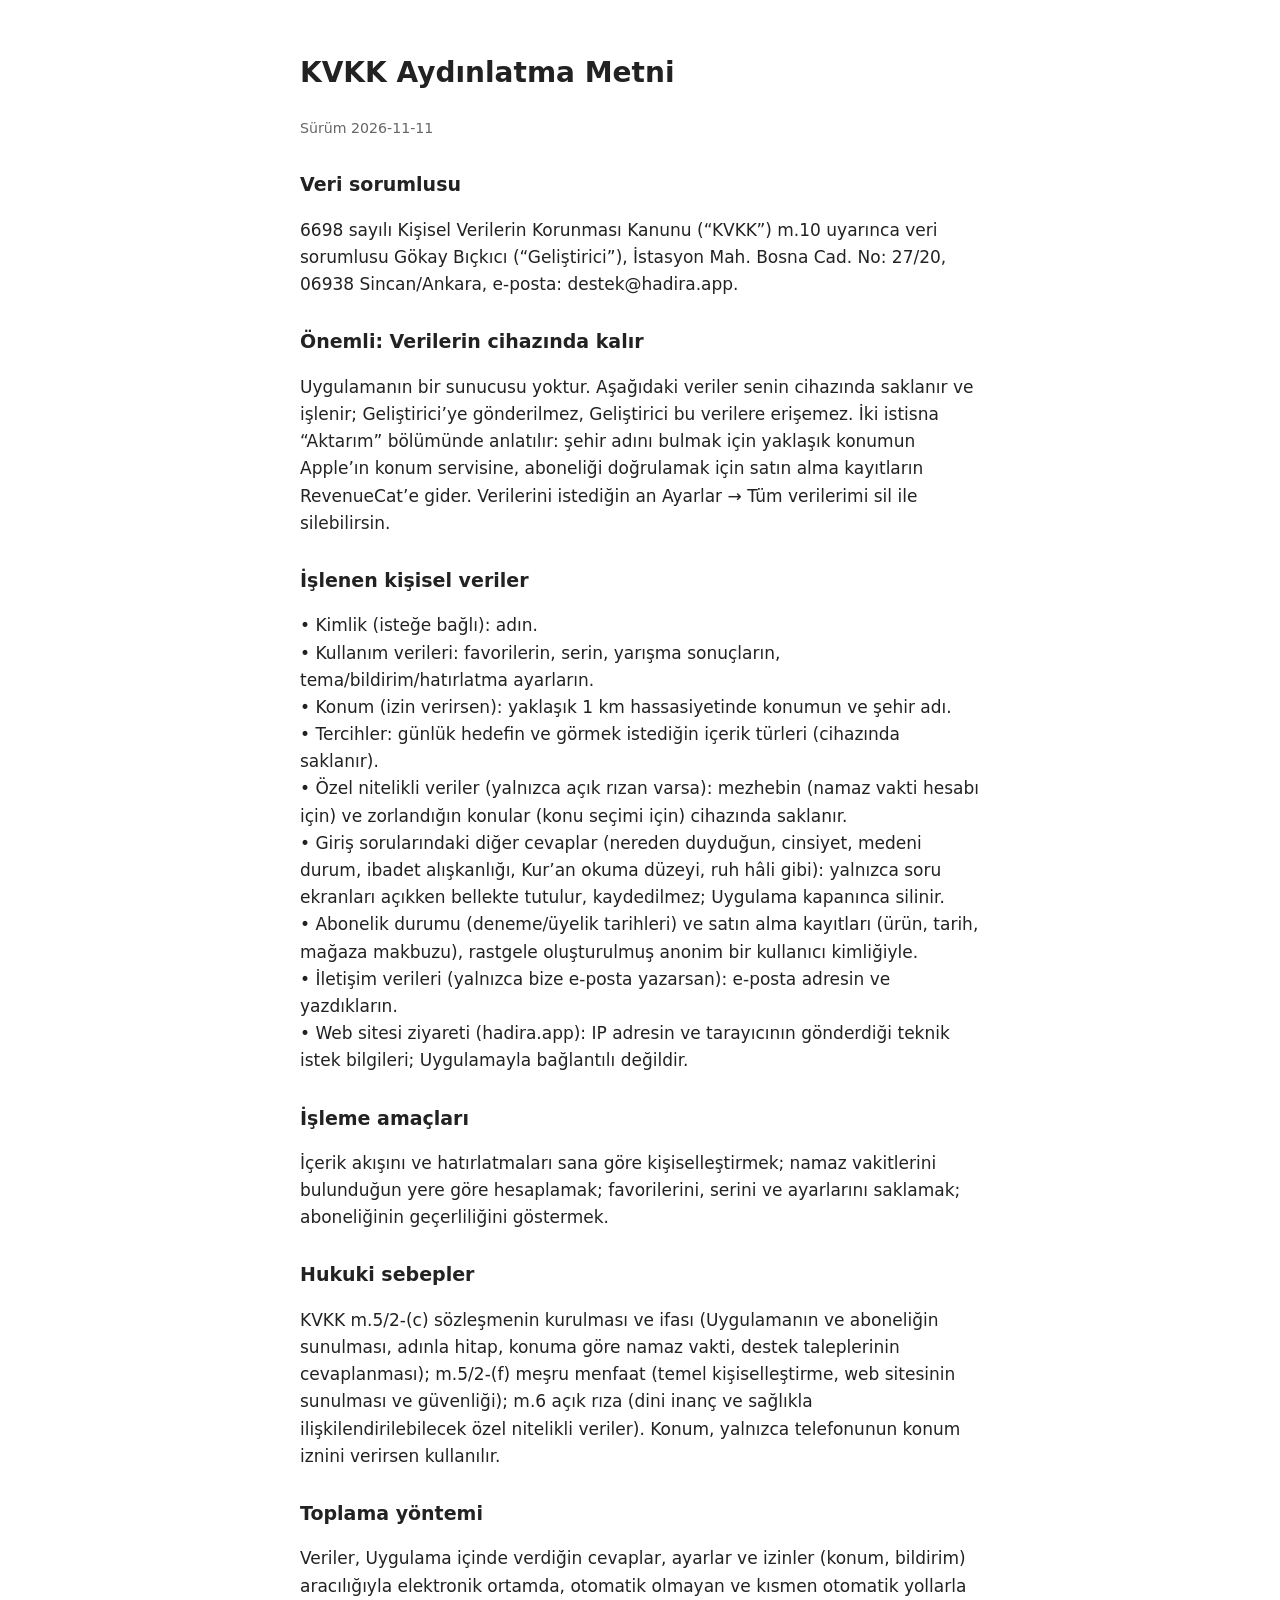
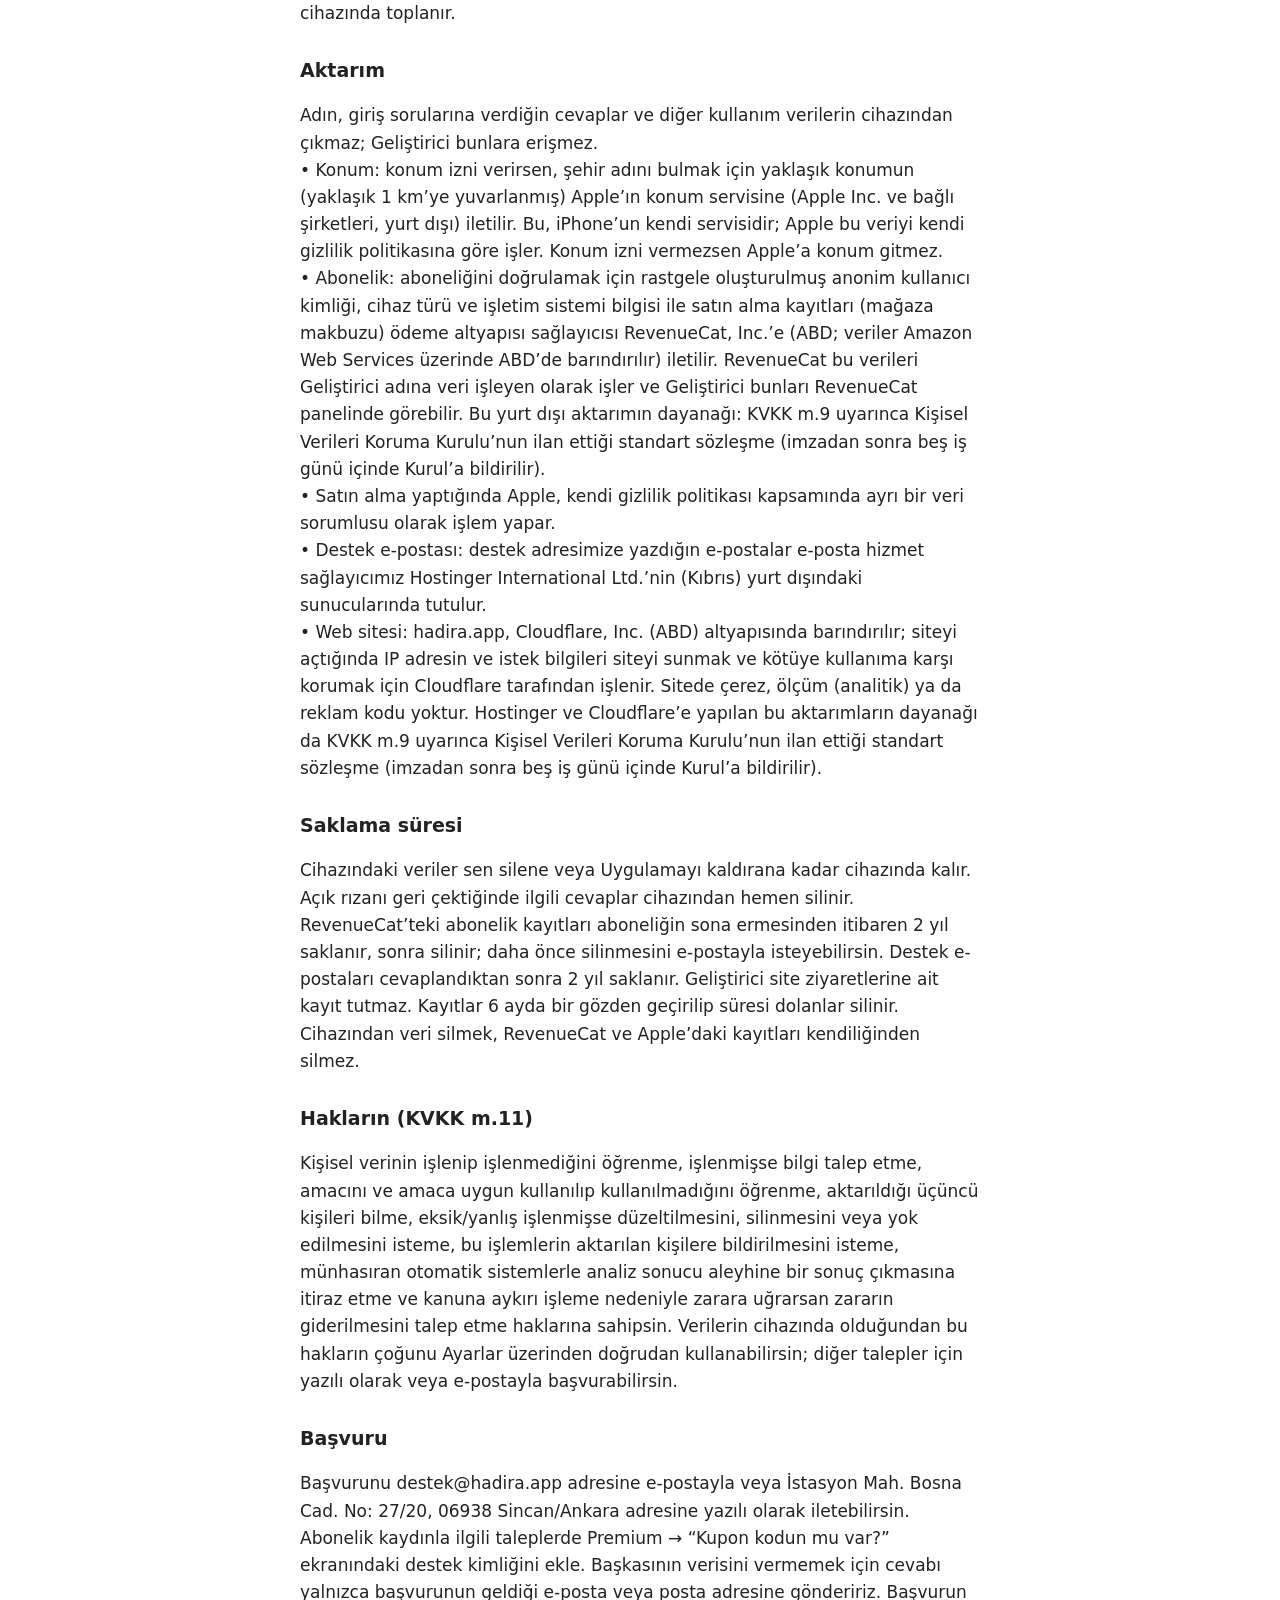
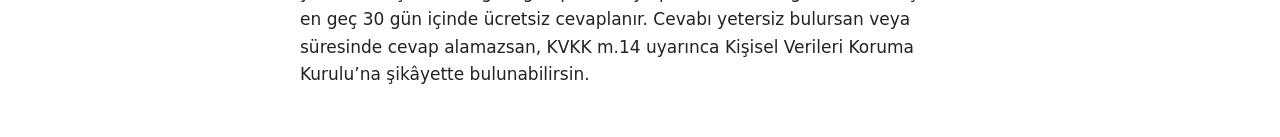
==== kvkk.html @ 267f02db "Yasal sayfalar ve fiyatlarda KDV dahil notu Co-Authored-By: Claude Opus 5.5 <noreply@anthropic.com>" ====
<!doctype html>
<html lang="tr"><head><meta charset="utf-8"><meta name="viewport" content="width=device-width, initial-scale=1">
<title>KVKK Aydınlatma Metni · Hadıra</title>
<style>body{font:17px/1.6 system-ui,sans-serif;max-width:680px;margin:0 auto;padding:32px 20px;color:#222}h1{font-size:28px}h2{font-size:19px;margin-top:28px}.draft{background:#fde8e8;color:#8a1c1c;padding:12px;border-radius:8px}small{color:#666}</style>
</head><body><h1>KVKK Aydınlatma Metni</h1><small>Sürüm 2026-11-11</small><h2>Veri sorumlusu</h2><p>6698 sayılı Kişisel Verilerin Korunması Kanunu (“KVKK”) m.10 uyarınca veri sorumlusu Gökay Bıçkıcı (“Geliştirici”), İstasyon Mah. Bosna Cad. No: 27/20, 06938 Sincan/Ankara, e-posta: destek@hadira.app.</p><h2>Önemli: Verilerin cihazında kalır</h2><p>Uygulamanın bir sunucusu yoktur. Aşağıdaki veriler senin cihazında saklanır ve işlenir; Geliştirici’ye gönderilmez, Geliştirici bu verilere erişemez. İki istisna “Aktarım” bölümünde anlatılır: şehir adını bulmak için yaklaşık konumun Apple’ın konum servisine, aboneliği doğrulamak için satın alma kayıtların RevenueCat’e gider. Verilerini istediğin an Ayarlar → Tüm verilerimi sil ile silebilirsin.</p><h2>İşlenen kişisel veriler</h2><p>• Kimlik (isteğe bağlı): adın.<br>• Kullanım verileri: favorilerin, serin, yarışma sonuçların, tema/bildirim/hatırlatma ayarların.<br>• Konum (izin verirsen): yaklaşık 1 km hassasiyetinde konumun ve şehir adı.<br>• Tercihler: günlük hedefin ve görmek istediğin içerik türleri (cihazında saklanır).<br>• Özel nitelikli veriler (yalnızca açık rızan varsa): mezhebin (namaz vakti hesabı için) ve zorlandığın konular (konu seçimi için) cihazında saklanır.<br>• Giriş sorularındaki diğer cevaplar (nereden duyduğun, cinsiyet, medeni durum, ibadet alışkanlığı, Kur’an okuma düzeyi, ruh hâli gibi): yalnızca soru ekranları açıkken bellekte tutulur, kaydedilmez; Uygulama kapanınca silinir.<br>• Abonelik durumu (deneme/üyelik tarihleri) ve satın alma kayıtları (ürün, tarih, mağaza makbuzu), rastgele oluşturulmuş anonim bir kullanıcı kimliğiyle.<br>• İletişim verileri (yalnızca bize e-posta yazarsan): e-posta adresin ve yazdıkların.<br>• Web sitesi ziyareti (hadira.app): IP adresin ve tarayıcının gönderdiği teknik istek bilgileri; Uygulamayla bağlantılı değildir.</p><h2>İşleme amaçları</h2><p>İçerik akışını ve hatırlatmaları sana göre kişiselleştirmek; namaz vakitlerini bulunduğun yere göre hesaplamak; favorilerini, serini ve ayarlarını saklamak; aboneliğinin geçerliliğini göstermek.</p><h2>Hukuki sebepler</h2><p>KVKK m.5/2-(c) sözleşmenin kurulması ve ifası (Uygulamanın ve aboneliğin sunulması, adınla hitap, konuma göre namaz vakti, destek taleplerinin cevaplanması); m.5/2-(f) meşru menfaat (temel kişiselleştirme, web sitesinin sunulması ve güvenliği); m.6 açık rıza (dini inanç ve sağlıkla ilişkilendirilebilecek özel nitelikli veriler). Konum, yalnızca telefonunun konum iznini verirsen kullanılır.</p><h2>Toplama yöntemi</h2><p>Veriler, Uygulama içinde verdiğin cevaplar, ayarlar ve izinler (konum, bildirim) aracılığıyla elektronik ortamda, otomatik olmayan ve kısmen otomatik yollarla cihazında toplanır.</p><h2>Aktarım</h2><p>Adın, giriş sorularına verdiğin cevaplar ve diğer kullanım verilerin cihazından çıkmaz; Geliştirici bunlara erişmez.<br>• Konum: konum izni verirsen, şehir adını bulmak için yaklaşık konumun (yaklaşık 1 km’ye yuvarlanmış) Apple’ın konum servisine (Apple Inc. ve bağlı şirketleri, yurt dışı) iletilir. Bu, iPhone’un kendi servisidir; Apple bu veriyi kendi gizlilik politikasına göre işler. Konum izni vermezsen Apple’a konum gitmez.<br>• Abonelik: aboneliğini doğrulamak için rastgele oluşturulmuş anonim kullanıcı kimliği, cihaz türü ve işletim sistemi bilgisi ile satın alma kayıtları (mağaza makbuzu) ödeme altyapısı sağlayıcısı RevenueCat, Inc.’e (ABD; veriler Amazon Web Services üzerinde ABD’de barındırılır) iletilir. RevenueCat bu verileri Geliştirici adına veri işleyen olarak işler ve Geliştirici bunları RevenueCat panelinde görebilir. Bu yurt dışı aktarımın dayanağı: KVKK m.9 uyarınca Kişisel Verileri Koruma Kurulu’nun ilan ettiği standart sözleşme (imzadan sonra beş iş günü içinde Kurul’a bildirilir).<br>• Satın alma yaptığında Apple, kendi gizlilik politikası kapsamında ayrı bir veri sorumlusu olarak işlem yapar.<br>• Destek e-postası: destek adresimize yazdığın e-postalar e-posta hizmet sağlayıcımız Hostinger International Ltd.’nin (Kıbrıs) yurt dışındaki sunucularında tutulur.<br>• Web sitesi: hadira.app, Cloudflare, Inc. (ABD) altyapısında barındırılır; siteyi açtığında IP adresin ve istek bilgileri siteyi sunmak ve kötüye kullanıma karşı korumak için Cloudflare tarafından işlenir. Sitede çerez, ölçüm (analitik) ya da reklam kodu yoktur. Hostinger ve Cloudflare’e yapılan bu aktarımların dayanağı da KVKK m.9 uyarınca Kişisel Verileri Koruma Kurulu’nun ilan ettiği standart sözleşme (imzadan sonra beş iş günü içinde Kurul’a bildirilir).</p><h2>Saklama süresi</h2><p>Cihazındaki veriler sen silene veya Uygulamayı kaldırana kadar cihazında kalır. Açık rızanı geri çektiğinde ilgili cevaplar cihazından hemen silinir. RevenueCat’teki abonelik kayıtları aboneliğin sona ermesinden itibaren 2 yıl saklanır, sonra silinir; daha önce silinmesini e-postayla isteyebilirsin. Destek e-postaları cevaplandıktan sonra 2 yıl saklanır. Geliştirici site ziyaretlerine ait kayıt tutmaz. Kayıtlar 6 ayda bir gözden geçirilip süresi dolanlar silinir. Cihazından veri silmek, RevenueCat ve Apple’daki kayıtları kendiliğinden silmez.</p><h2>Hakların (KVKK m.11)</h2><p>Kişisel verinin işlenip işlenmediğini öğrenme, işlenmişse bilgi talep etme, amacını ve amaca uygun kullanılıp kullanılmadığını öğrenme, aktarıldığı üçüncü kişileri bilme, eksik/yanlış işlenmişse düzeltilmesini, silinmesini veya yok edilmesini isteme, bu işlemlerin aktarılan kişilere bildirilmesini isteme, münhasıran otomatik sistemlerle analiz sonucu aleyhine bir sonuç çıkmasına itiraz etme ve kanuna aykırı işleme nedeniyle zarara uğrarsan zararın giderilmesini talep etme haklarına sahipsin. Verilerin cihazında olduğundan bu hakların çoğunu Ayarlar üzerinden doğrudan kullanabilirsin; diğer talepler için yazılı olarak veya e-postayla başvurabilirsin.</p><h2>Başvuru</h2><p>Başvurunu destek@hadira.app adresine e-postayla veya İstasyon Mah. Bosna Cad. No: 27/20, 06938 Sincan/Ankara adresine yazılı olarak iletebilirsin. Abonelik kaydınla ilgili taleplerde Premium → “Kupon kodun mu var?” ekranındaki destek kimliğini ekle. Başkasının verisini vermemek için cevabı yalnızca başvurunun geldiği e-posta veya posta adresine göndeririz. Başvurun en geç 30 gün içinde ücretsiz cevaplanır. Cevabı yetersiz bulursan veya süresinde cevap alamazsan, KVKK m.14 uyarınca Kişisel Verileri Koruma Kurulu’na şikâyette bulunabilirsin.</p></body></html>
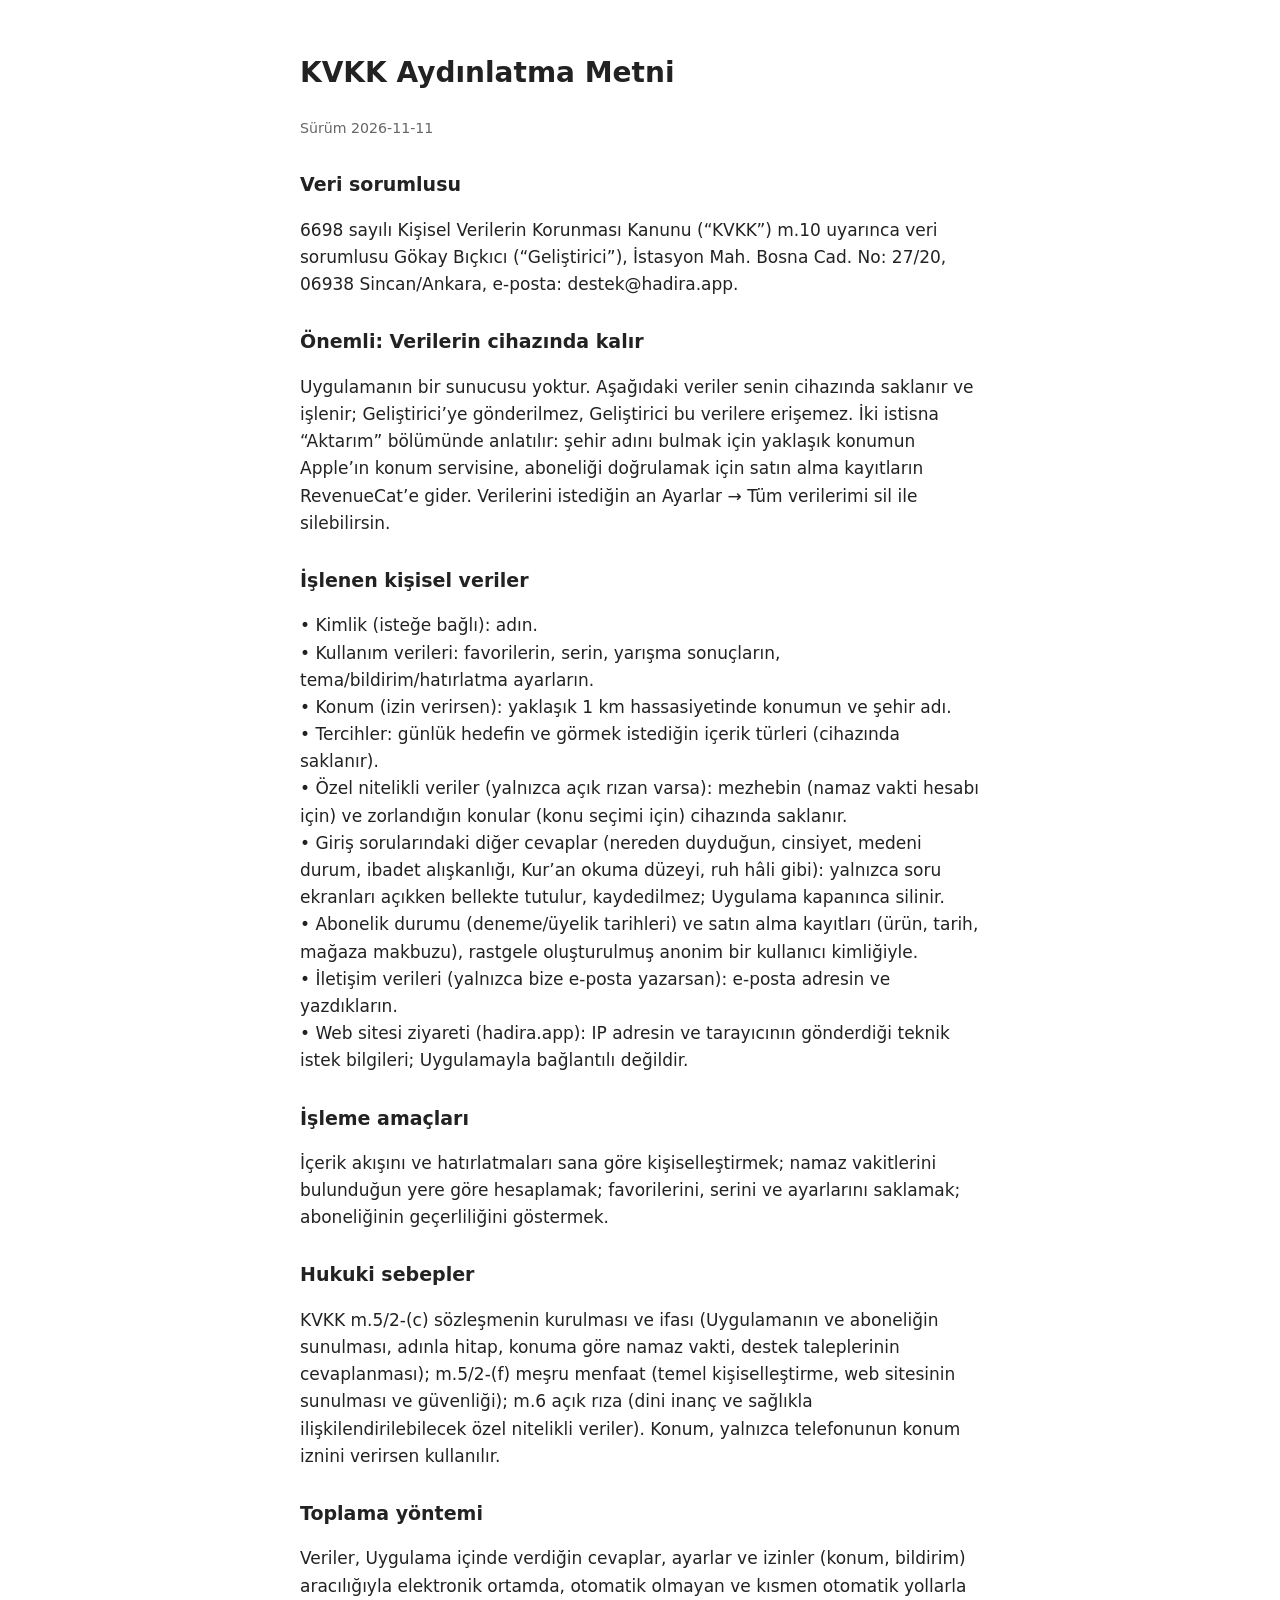
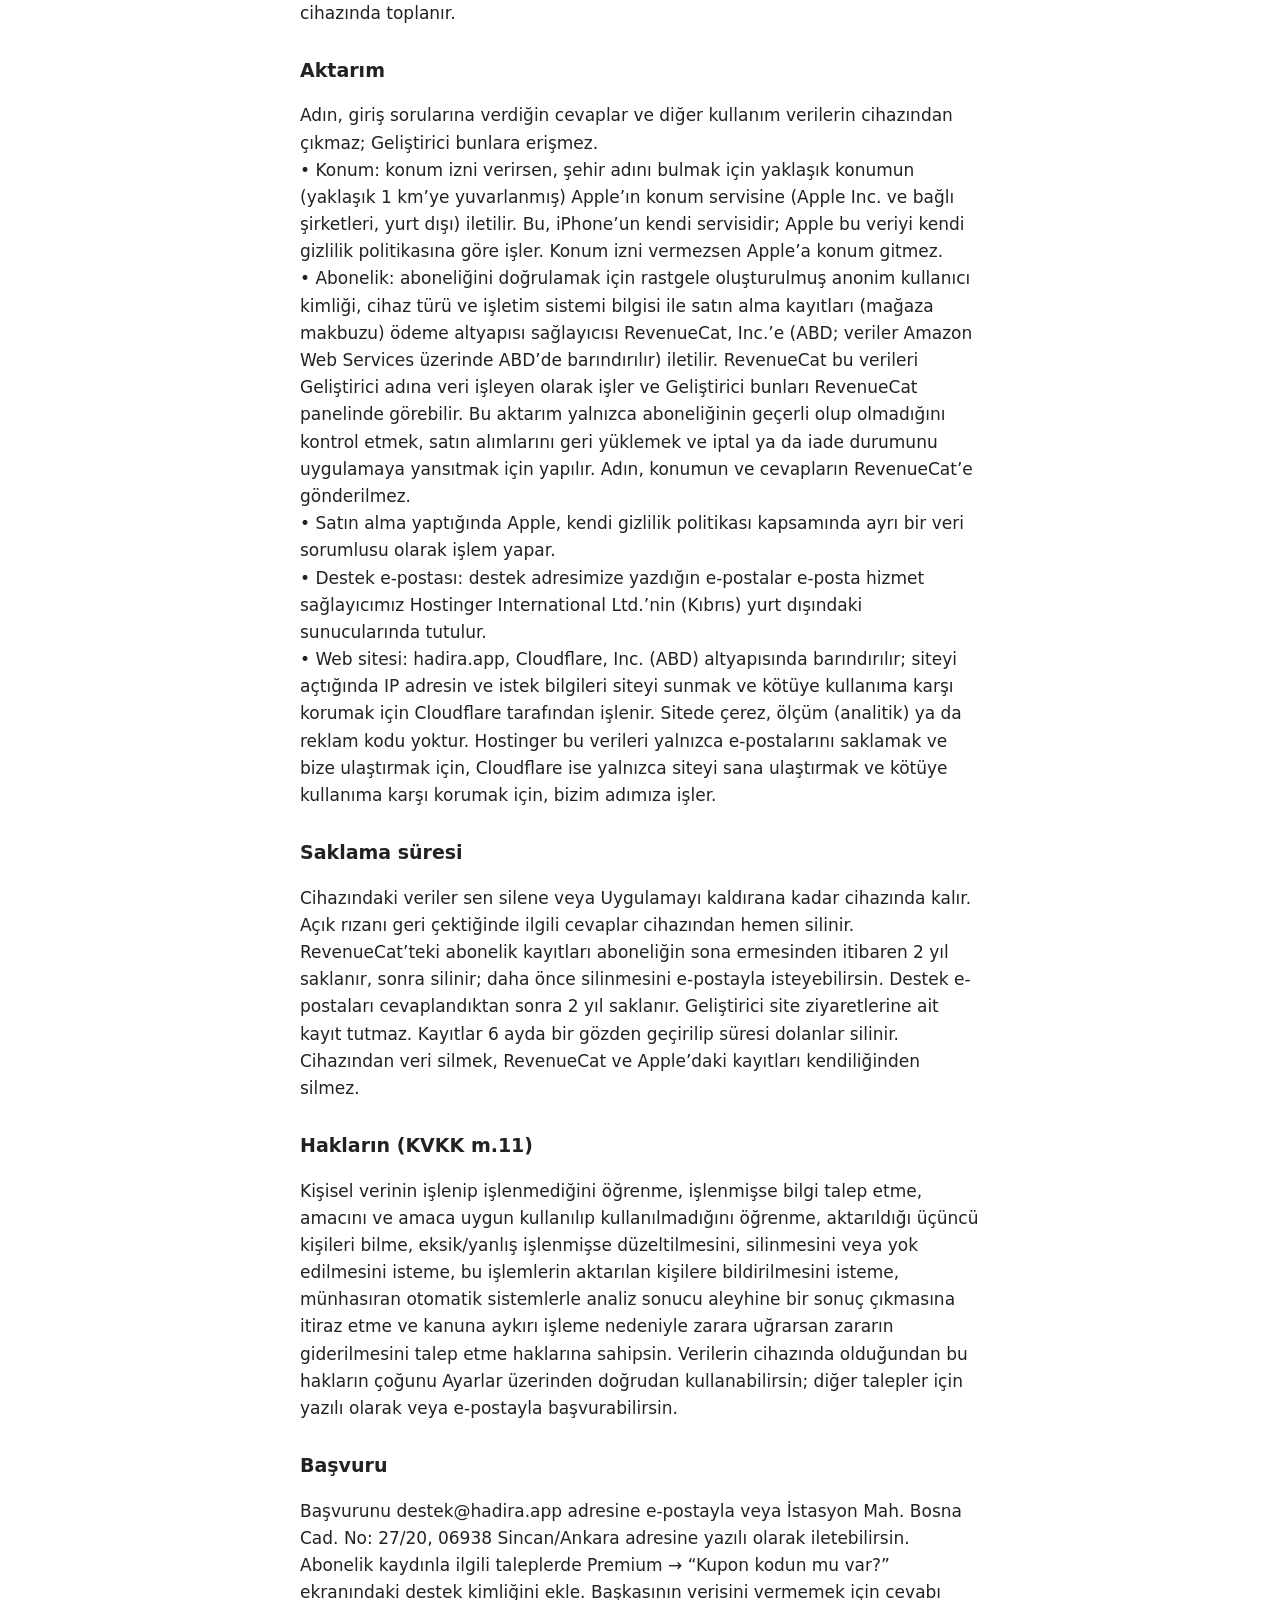
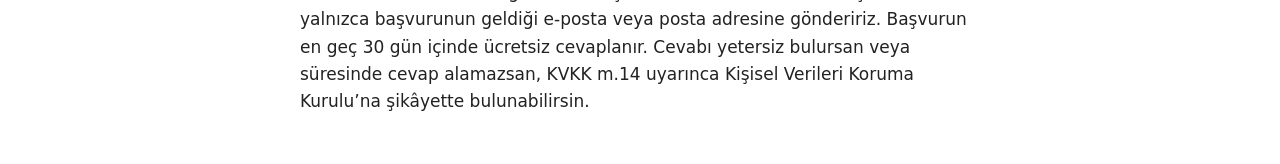
==== commit 62072d25: "Yasal sayfalar: aktarımların amacı ve yolu Co-Authored-By: Claude Opus 5.5 <noreply@anthropic.com>" ====
--- a/kvkk.html
+++ b/kvkk.html
@@ -2,4 +2,4 @@
 <html lang="tr"><head><meta charset="utf-8"><meta name="viewport" content="width=device-width, initial-scale=1">
 <title>KVKK Aydınlatma Metni · Hadıra</title>
 <style>body{font:17px/1.6 system-ui,sans-serif;max-width:680px;margin:0 auto;padding:32px 20px;color:#222}h1{font-size:28px}h2{font-size:19px;margin-top:28px}.draft{background:#fde8e8;color:#8a1c1c;padding:12px;border-radius:8px}small{color:#666}</style>
-</head><body><h1>KVKK Aydınlatma Metni</h1><small>Sürüm 2026-11-11</small><h2>Veri sorumlusu</h2><p>6698 sayılı Kişisel Verilerin Korunması Kanunu (“KVKK”) m.10 uyarınca veri sorumlusu Gökay Bıçkıcı (“Geliştirici”), İstasyon Mah. Bosna Cad. No: 27/20, 06938 Sincan/Ankara, e-posta: destek@hadira.app.</p><h2>Önemli: Verilerin cihazında kalır</h2><p>Uygulamanın bir sunucusu yoktur. Aşağıdaki veriler senin cihazında saklanır ve işlenir; Geliştirici’ye gönderilmez, Geliştirici bu verilere erişemez. İki istisna “Aktarım” bölümünde anlatılır: şehir adını bulmak için yaklaşık konumun Apple’ın konum servisine, aboneliği doğrulamak için satın alma kayıtların RevenueCat’e gider. Verilerini istediğin an Ayarlar → Tüm verilerimi sil ile silebilirsin.</p><h2>İşlenen kişisel veriler</h2><p>• Kimlik (isteğe bağlı): adın.<br>• Kullanım verileri: favorilerin, serin, yarışma sonuçların, tema/bildirim/hatırlatma ayarların.<br>• Konum (izin verirsen): yaklaşık 1 km hassasiyetinde konumun ve şehir adı.<br>• Tercihler: günlük hedefin ve görmek istediğin içerik türleri (cihazında saklanır).<br>• Özel nitelikli veriler (yalnızca açık rızan varsa): mezhebin (namaz vakti hesabı için) ve zorlandığın konular (konu seçimi için) cihazında saklanır.<br>• Giriş sorularındaki diğer cevaplar (nereden duyduğun, cinsiyet, medeni durum, ibadet alışkanlığı, Kur’an okuma düzeyi, ruh hâli gibi): yalnızca soru ekranları açıkken bellekte tutulur, kaydedilmez; Uygulama kapanınca silinir.<br>• Abonelik durumu (deneme/üyelik tarihleri) ve satın alma kayıtları (ürün, tarih, mağaza makbuzu), rastgele oluşturulmuş anonim bir kullanıcı kimliğiyle.<br>• İletişim verileri (yalnızca bize e-posta yazarsan): e-posta adresin ve yazdıkların.<br>• Web sitesi ziyareti (hadira.app): IP adresin ve tarayıcının gönderdiği teknik istek bilgileri; Uygulamayla bağlantılı değildir.</p><h2>İşleme amaçları</h2><p>İçerik akışını ve hatırlatmaları sana göre kişiselleştirmek; namaz vakitlerini bulunduğun yere göre hesaplamak; favorilerini, serini ve ayarlarını saklamak; aboneliğinin geçerliliğini göstermek.</p><h2>Hukuki sebepler</h2><p>KVKK m.5/2-(c) sözleşmenin kurulması ve ifası (Uygulamanın ve aboneliğin sunulması, adınla hitap, konuma göre namaz vakti, destek taleplerinin cevaplanması); m.5/2-(f) meşru menfaat (temel kişiselleştirme, web sitesinin sunulması ve güvenliği); m.6 açık rıza (dini inanç ve sağlıkla ilişkilendirilebilecek özel nitelikli veriler). Konum, yalnızca telefonunun konum iznini verirsen kullanılır.</p><h2>Toplama yöntemi</h2><p>Veriler, Uygulama içinde verdiğin cevaplar, ayarlar ve izinler (konum, bildirim) aracılığıyla elektronik ortamda, otomatik olmayan ve kısmen otomatik yollarla cihazında toplanır.</p><h2>Aktarım</h2><p>Adın, giriş sorularına verdiğin cevaplar ve diğer kullanım verilerin cihazından çıkmaz; Geliştirici bunlara erişmez.<br>• Konum: konum izni verirsen, şehir adını bulmak için yaklaşık konumun (yaklaşık 1 km’ye yuvarlanmış) Apple’ın konum servisine (Apple Inc. ve bağlı şirketleri, yurt dışı) iletilir. Bu, iPhone’un kendi servisidir; Apple bu veriyi kendi gizlilik politikasına göre işler. Konum izni vermezsen Apple’a konum gitmez.<br>• Abonelik: aboneliğini doğrulamak için rastgele oluşturulmuş anonim kullanıcı kimliği, cihaz türü ve işletim sistemi bilgisi ile satın alma kayıtları (mağaza makbuzu) ödeme altyapısı sağlayıcısı RevenueCat, Inc.’e (ABD; veriler Amazon Web Services üzerinde ABD’de barındırılır) iletilir. RevenueCat bu verileri Geliştirici adına veri işleyen olarak işler ve Geliştirici bunları RevenueCat panelinde görebilir. Bu yurt dışı aktarımın dayanağı: KVKK m.9 uyarınca Kişisel Verileri Koruma Kurulu’nun ilan ettiği standart sözleşme (imzadan sonra beş iş günü içinde Kurul’a bildirilir).<br>• Satın alma yaptığında Apple, kendi gizlilik politikası kapsamında ayrı bir veri sorumlusu olarak işlem yapar.<br>• Destek e-postası: destek adresimize yazdığın e-postalar e-posta hizmet sağlayıcımız Hostinger International Ltd.’nin (Kıbrıs) yurt dışındaki sunucularında tutulur.<br>• Web sitesi: hadira.app, Cloudflare, Inc. (ABD) altyapısında barındırılır; siteyi açtığında IP adresin ve istek bilgileri siteyi sunmak ve kötüye kullanıma karşı korumak için Cloudflare tarafından işlenir. Sitede çerez, ölçüm (analitik) ya da reklam kodu yoktur. Hostinger ve Cloudflare’e yapılan bu aktarımların dayanağı da KVKK m.9 uyarınca Kişisel Verileri Koruma Kurulu’nun ilan ettiği standart sözleşme (imzadan sonra beş iş günü içinde Kurul’a bildirilir).</p><h2>Saklama süresi</h2><p>Cihazındaki veriler sen silene veya Uygulamayı kaldırana kadar cihazında kalır. Açık rızanı geri çektiğinde ilgili cevaplar cihazından hemen silinir. RevenueCat’teki abonelik kayıtları aboneliğin sona ermesinden itibaren 2 yıl saklanır, sonra silinir; daha önce silinmesini e-postayla isteyebilirsin. Destek e-postaları cevaplandıktan sonra 2 yıl saklanır. Geliştirici site ziyaretlerine ait kayıt tutmaz. Kayıtlar 6 ayda bir gözden geçirilip süresi dolanlar silinir. Cihazından veri silmek, RevenueCat ve Apple’daki kayıtları kendiliğinden silmez.</p><h2>Hakların (KVKK m.11)</h2><p>Kişisel verinin işlenip işlenmediğini öğrenme, işlenmişse bilgi talep etme, amacını ve amaca uygun kullanılıp kullanılmadığını öğrenme, aktarıldığı üçüncü kişileri bilme, eksik/yanlış işlenmişse düzeltilmesini, silinmesini veya yok edilmesini isteme, bu işlemlerin aktarılan kişilere bildirilmesini isteme, münhasıran otomatik sistemlerle analiz sonucu aleyhine bir sonuç çıkmasına itiraz etme ve kanuna aykırı işleme nedeniyle zarara uğrarsan zararın giderilmesini talep etme haklarına sahipsin. Verilerin cihazında olduğundan bu hakların çoğunu Ayarlar üzerinden doğrudan kullanabilirsin; diğer talepler için yazılı olarak veya e-postayla başvurabilirsin.</p><h2>Başvuru</h2><p>Başvurunu destek@hadira.app adresine e-postayla veya İstasyon Mah. Bosna Cad. No: 27/20, 06938 Sincan/Ankara adresine yazılı olarak iletebilirsin. Abonelik kaydınla ilgili taleplerde Premium → “Kupon kodun mu var?” ekranındaki destek kimliğini ekle. Başkasının verisini vermemek için cevabı yalnızca başvurunun geldiği e-posta veya posta adresine göndeririz. Başvurun en geç 30 gün içinde ücretsiz cevaplanır. Cevabı yetersiz bulursan veya süresinde cevap alamazsan, KVKK m.14 uyarınca Kişisel Verileri Koruma Kurulu’na şikâyette bulunabilirsin.</p></body></html>
+</head><body><h1>KVKK Aydınlatma Metni</h1><small>Sürüm 2026-11-11</small><h2>Veri sorumlusu</h2><p>6698 sayılı Kişisel Verilerin Korunması Kanunu (“KVKK”) m.10 uyarınca veri sorumlusu Gökay Bıçkıcı (“Geliştirici”), İstasyon Mah. Bosna Cad. No: 27/20, 06938 Sincan/Ankara, e-posta: destek@hadira.app.</p><h2>Önemli: Verilerin cihazında kalır</h2><p>Uygulamanın bir sunucusu yoktur. Aşağıdaki veriler senin cihazında saklanır ve işlenir; Geliştirici’ye gönderilmez, Geliştirici bu verilere erişemez. İki istisna “Aktarım” bölümünde anlatılır: şehir adını bulmak için yaklaşık konumun Apple’ın konum servisine, aboneliği doğrulamak için satın alma kayıtların RevenueCat’e gider. Verilerini istediğin an Ayarlar → Tüm verilerimi sil ile silebilirsin.</p><h2>İşlenen kişisel veriler</h2><p>• Kimlik (isteğe bağlı): adın.<br>• Kullanım verileri: favorilerin, serin, yarışma sonuçların, tema/bildirim/hatırlatma ayarların.<br>• Konum (izin verirsen): yaklaşık 1 km hassasiyetinde konumun ve şehir adı.<br>• Tercihler: günlük hedefin ve görmek istediğin içerik türleri (cihazında saklanır).<br>• Özel nitelikli veriler (yalnızca açık rızan varsa): mezhebin (namaz vakti hesabı için) ve zorlandığın konular (konu seçimi için) cihazında saklanır.<br>• Giriş sorularındaki diğer cevaplar (nereden duyduğun, cinsiyet, medeni durum, ibadet alışkanlığı, Kur’an okuma düzeyi, ruh hâli gibi): yalnızca soru ekranları açıkken bellekte tutulur, kaydedilmez; Uygulama kapanınca silinir.<br>• Abonelik durumu (deneme/üyelik tarihleri) ve satın alma kayıtları (ürün, tarih, mağaza makbuzu), rastgele oluşturulmuş anonim bir kullanıcı kimliğiyle.<br>• İletişim verileri (yalnızca bize e-posta yazarsan): e-posta adresin ve yazdıkların.<br>• Web sitesi ziyareti (hadira.app): IP adresin ve tarayıcının gönderdiği teknik istek bilgileri; Uygulamayla bağlantılı değildir.</p><h2>İşleme amaçları</h2><p>İçerik akışını ve hatırlatmaları sana göre kişiselleştirmek; namaz vakitlerini bulunduğun yere göre hesaplamak; favorilerini, serini ve ayarlarını saklamak; aboneliğinin geçerliliğini göstermek.</p><h2>Hukuki sebepler</h2><p>KVKK m.5/2-(c) sözleşmenin kurulması ve ifası (Uygulamanın ve aboneliğin sunulması, adınla hitap, konuma göre namaz vakti, destek taleplerinin cevaplanması); m.5/2-(f) meşru menfaat (temel kişiselleştirme, web sitesinin sunulması ve güvenliği); m.6 açık rıza (dini inanç ve sağlıkla ilişkilendirilebilecek özel nitelikli veriler). Konum, yalnızca telefonunun konum iznini verirsen kullanılır.</p><h2>Toplama yöntemi</h2><p>Veriler, Uygulama içinde verdiğin cevaplar, ayarlar ve izinler (konum, bildirim) aracılığıyla elektronik ortamda, otomatik olmayan ve kısmen otomatik yollarla cihazında toplanır.</p><h2>Aktarım</h2><p>Adın, giriş sorularına verdiğin cevaplar ve diğer kullanım verilerin cihazından çıkmaz; Geliştirici bunlara erişmez.<br>• Konum: konum izni verirsen, şehir adını bulmak için yaklaşık konumun (yaklaşık 1 km’ye yuvarlanmış) Apple’ın konum servisine (Apple Inc. ve bağlı şirketleri, yurt dışı) iletilir. Bu, iPhone’un kendi servisidir; Apple bu veriyi kendi gizlilik politikasına göre işler. Konum izni vermezsen Apple’a konum gitmez.<br>• Abonelik: aboneliğini doğrulamak için rastgele oluşturulmuş anonim kullanıcı kimliği, cihaz türü ve işletim sistemi bilgisi ile satın alma kayıtları (mağaza makbuzu) ödeme altyapısı sağlayıcısı RevenueCat, Inc.’e (ABD; veriler Amazon Web Services üzerinde ABD’de barındırılır) iletilir. RevenueCat bu verileri Geliştirici adına veri işleyen olarak işler ve Geliştirici bunları RevenueCat panelinde görebilir. Bu aktarım yalnızca aboneliğinin geçerli olup olmadığını kontrol etmek, satın alımlarını geri yüklemek ve iptal ya da iade durumunu uygulamaya yansıtmak için yapılır. Adın, konumun ve cevapların RevenueCat’e gönderilmez.<br>• Satın alma yaptığında Apple, kendi gizlilik politikası kapsamında ayrı bir veri sorumlusu olarak işlem yapar.<br>• Destek e-postası: destek adresimize yazdığın e-postalar e-posta hizmet sağlayıcımız Hostinger International Ltd.’nin (Kıbrıs) yurt dışındaki sunucularında tutulur.<br>• Web sitesi: hadira.app, Cloudflare, Inc. (ABD) altyapısında barındırılır; siteyi açtığında IP adresin ve istek bilgileri siteyi sunmak ve kötüye kullanıma karşı korumak için Cloudflare tarafından işlenir. Sitede çerez, ölçüm (analitik) ya da reklam kodu yoktur. Hostinger bu verileri yalnızca e-postalarını saklamak ve bize ulaştırmak için, Cloudflare ise yalnızca siteyi sana ulaştırmak ve kötüye kullanıma karşı korumak için, bizim adımıza işler.</p><h2>Saklama süresi</h2><p>Cihazındaki veriler sen silene veya Uygulamayı kaldırana kadar cihazında kalır. Açık rızanı geri çektiğinde ilgili cevaplar cihazından hemen silinir. RevenueCat’teki abonelik kayıtları aboneliğin sona ermesinden itibaren 2 yıl saklanır, sonra silinir; daha önce silinmesini e-postayla isteyebilirsin. Destek e-postaları cevaplandıktan sonra 2 yıl saklanır. Geliştirici site ziyaretlerine ait kayıt tutmaz. Kayıtlar 6 ayda bir gözden geçirilip süresi dolanlar silinir. Cihazından veri silmek, RevenueCat ve Apple’daki kayıtları kendiliğinden silmez.</p><h2>Hakların (KVKK m.11)</h2><p>Kişisel verinin işlenip işlenmediğini öğrenme, işlenmişse bilgi talep etme, amacını ve amaca uygun kullanılıp kullanılmadığını öğrenme, aktarıldığı üçüncü kişileri bilme, eksik/yanlış işlenmişse düzeltilmesini, silinmesini veya yok edilmesini isteme, bu işlemlerin aktarılan kişilere bildirilmesini isteme, münhasıran otomatik sistemlerle analiz sonucu aleyhine bir sonuç çıkmasına itiraz etme ve kanuna aykırı işleme nedeniyle zarara uğrarsan zararın giderilmesini talep etme haklarına sahipsin. Verilerin cihazında olduğundan bu hakların çoğunu Ayarlar üzerinden doğrudan kullanabilirsin; diğer talepler için yazılı olarak veya e-postayla başvurabilirsin.</p><h2>Başvuru</h2><p>Başvurunu destek@hadira.app adresine e-postayla veya İstasyon Mah. Bosna Cad. No: 27/20, 06938 Sincan/Ankara adresine yazılı olarak iletebilirsin. Abonelik kaydınla ilgili taleplerde Premium → “Kupon kodun mu var?” ekranındaki destek kimliğini ekle. Başkasının verisini vermemek için cevabı yalnızca başvurunun geldiği e-posta veya posta adresine göndeririz. Başvurun en geç 30 gün içinde ücretsiz cevaplanır. Cevabı yetersiz bulursan veya süresinde cevap alamazsan, KVKK m.14 uyarınca Kişisel Verileri Koruma Kurulu’na şikâyette bulunabilirsin.</p></body></html>
